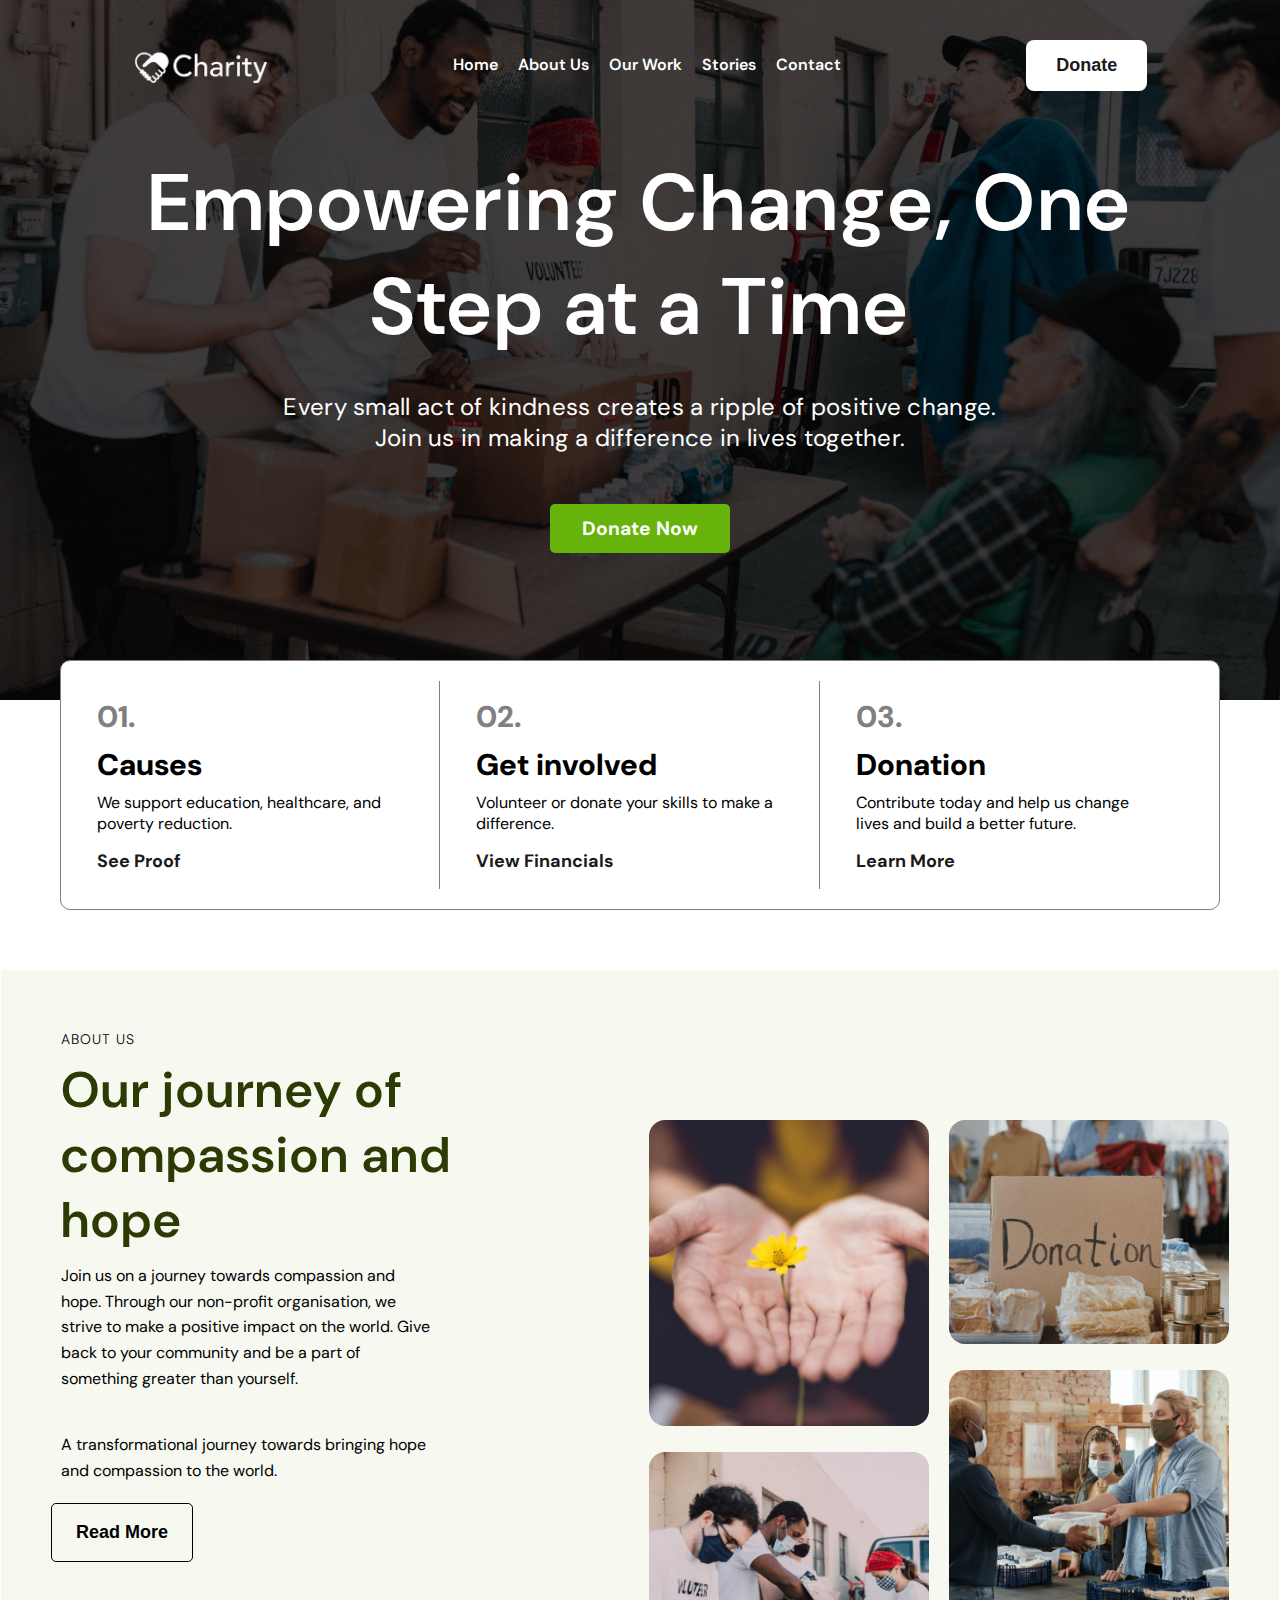
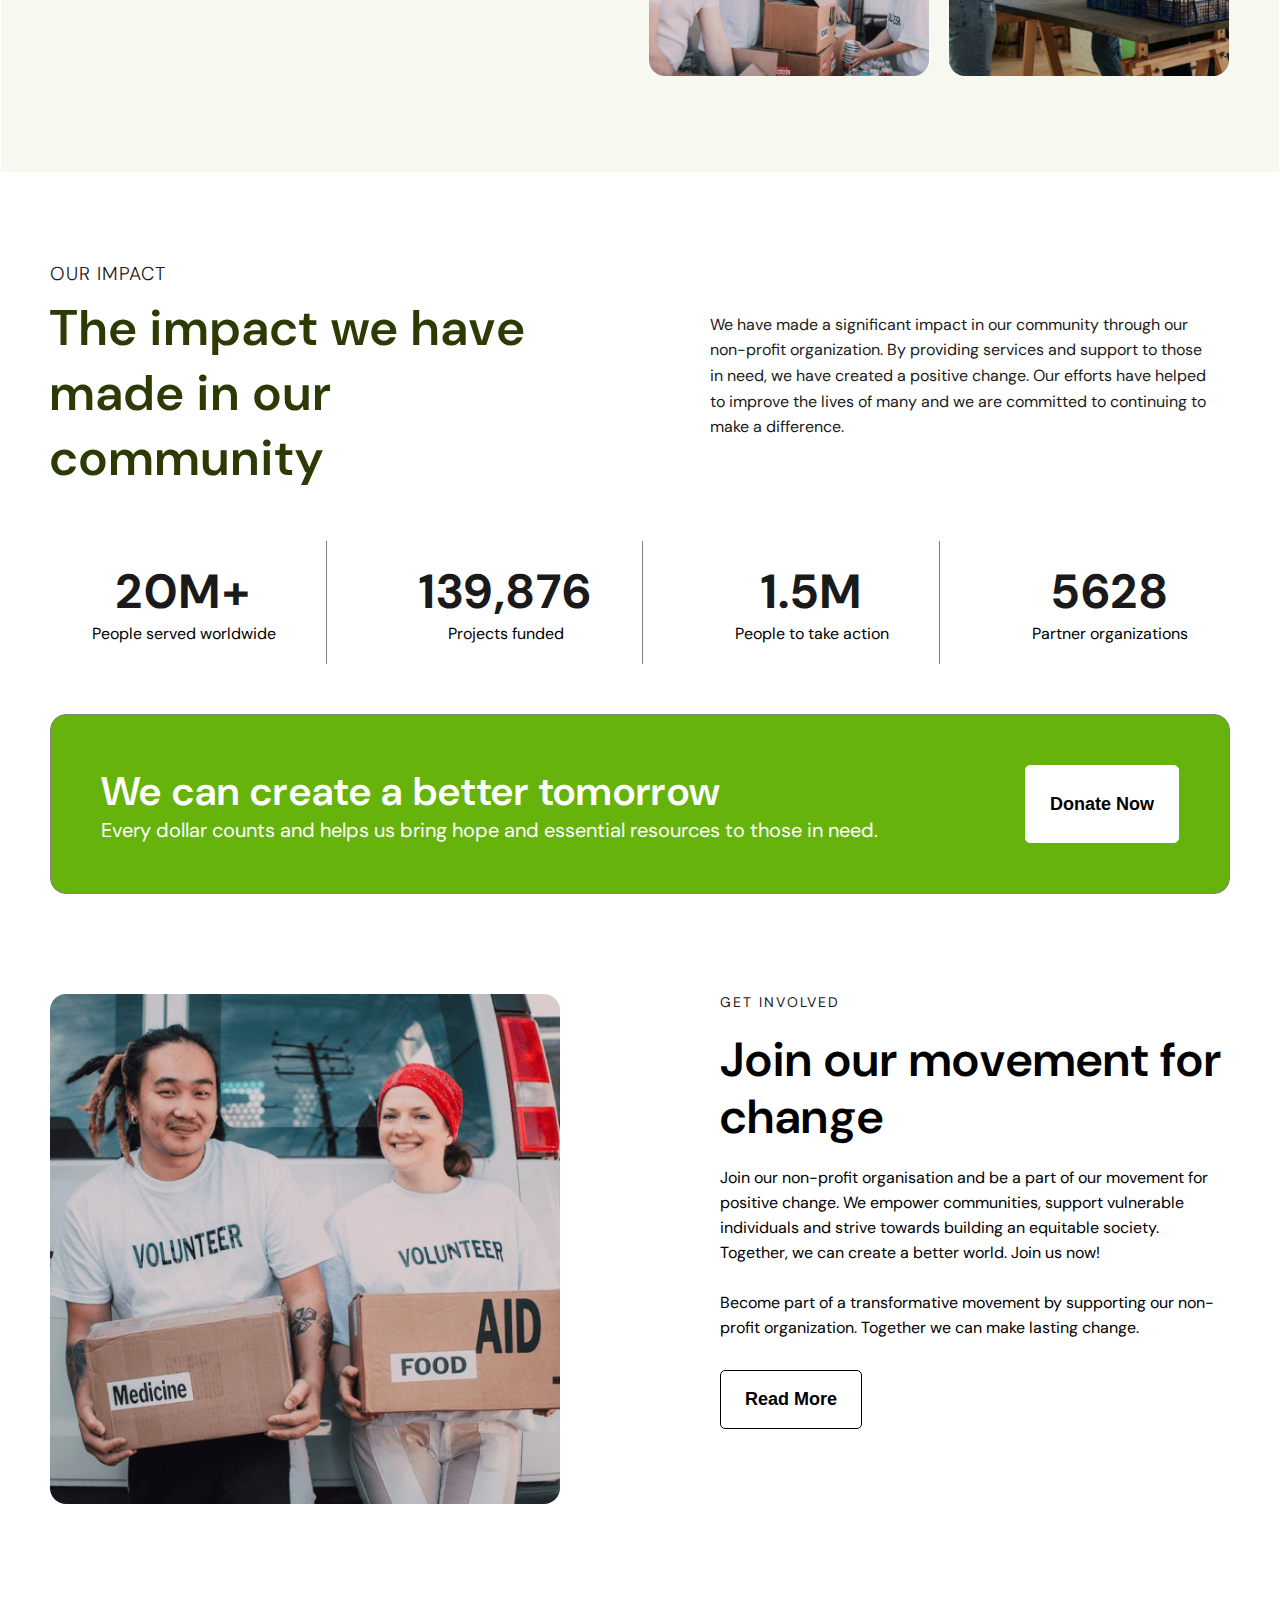
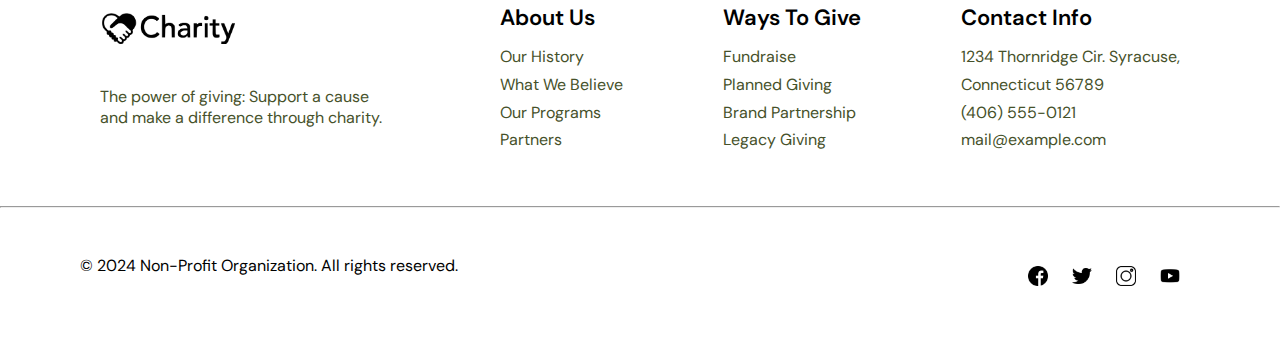
==== index.html @ 6f776056 "first message" ====
<!DOCTYPE html>
<html lang="en">
  <head>
    <meta charset="UTF-8" />
    <meta name="viewport" content="width=device-width, initial-scale=1.0" />
    <link rel="preconnect" href="https://fonts.googleapis.com" />
    <link rel="preconnect" href="https://fonts.gstatic.com" crossorigin />
    <link
      href="https://fonts.googleapis.com/css2?family=DM+Sans:ital,opsz,wght@0,9..40,100..1000;1,9..40,100..1000&display=swap"
      rel="stylesheet"
    />

    <link rel="stylesheet" href="./index.css" />
    <title>Charity</title>
  </head>
  <body>
    <header class="header">
      <div class="navBar">
        <div class="logo">
          <img src="./assets/logo.png" alt="Logo" height="40px" />
        </div>
        <nav class="navList">
          <ul class="nav-list">
            <li><a href="#home">Home</a></li>
            <li><a href="./pages/about.html">About Us</a></li>
            <li><a href="./pages/ourWork.html">Our Work</a></li>
            <li><a href="./pages/stories.html">Stories</a></li>
            <li><a href="./pages/contact.html">Contact</a></li>
          </ul>
        </nav>
        <button class="donate-btn"><a href="#donate">Donate</a></button>
        <div class="menu-icon" onclick="toggleMenu()">☰</div>
      </div>

      <section class="hero">
        <div class="hero-content">
          <h1>Empowering Change, One <br />Step at a Time</h1>
          <p>
            Every small act of kindness creates a ripple of positive change.<br />
            Join us in making a difference in lives together.
          </p>
          <a href="#donate" class="cta-button">Donate Now</a>
        </div>
      </section>
    </header>
    <div class="cards-wrapper">
      <div class="cards">
        <div class="card-01">
          <h5 class="numbers">01.</h5>
          <h5 class="headings">Causes</h5>
          <p>We support education, healthcare, and poverty reduction.</p>
          <a href="#home">See Proof</a>
        </div>
        <div class="card-02">
          <h5 class="numbers">02.</h5>
          <h5 class="headings">Get involved</h5>
          <p>Volunteer or donate your skills to make a difference.</p>
          <a href="#home">View Financials</a>
        </div>
        <div class="card-03">
          <h5 class="numbers">03.</h5>
          <h5 class="headings">Donation</h5>
          <p>
            Contribute today and help us change lives and build a better future.
          </p>
          <a href="#home">Learn More</a>
        </div>
      </div>
    </div>
    <div>
      <div class="aboutWrapper">
        <div class="about-text">
          <h3>ABOUT US</h3>
          <h2>Our journey of compassion and hope</h2>
          <p>
            Join us on a journey towards compassion and hope. Through our
            non-profit organisation, we strive to make a positive impact on the
            world. Give back to your community and be a part of something
            greater than yourself.
          </p>
          <br />
          <p>
            A transformational journey towards bringing hope and compassion to
            the world.
          </p>
          <button class="readMoreBtn">Read More</button>
        </div>
        <div class="about">
          <div class="aboutImages-01">
            <div>
              <img src="./assets/01.jpg" alt="" />
            </div>
            <div>
              <img src="./assets/02.jpg" alt="" />
            </div>
          </div>
          <div class="aboutImages-02">
            <div>
              <img src="./assets/03.jpg" alt="" />
            </div>
            <div>
              <img src="./assets/04.jpg" alt="" />
            </div>
          </div>
        </div>
      </div>
    </div>
    <div class="impact">
      <div class="impactText">
        <h3>OUR IMPACT</h3>
        <h2>The impact we have made in our community</h2>
      </div>

      <p>
        We have made a significant impact in our community through our
        non-profit organization. By providing services and support to those in
        need, we have created a positive change. Our efforts have helped to
        improve the lives of many and we are committed to continuing to make a
        difference.
      </p>
    </div>

    <div class="counter">
      <div class="count-01">
        <!-- <h5 class="counter_01">20M+</h5> -->
        <h5 class="counter_01">20M+</h5>
        <p>People served worldwide</p>
      </div>
      <div class="count-02">
        <!-- <h5 class="counter_02">139,876</h5> -->
        <h5 class="counter_02">139,876</h5>
        <p>Projects funded</p>
      </div>
      <div class="count-03">
        <!-- <h5 class="counter_03">1.5M</h5> -->
        <h5 class="counter_03">1.5M</h5>
        <p>People to take action</p>
      </div>
      <div class="count-04">
        <!-- <h5 class="counter_04">5628</h5> -->
        <h5 class="counter_04">5628</h5>
        <p>Partner organizations</p>
      </div>
    </div>
    <div class="donate-card">
      <div>
        <h3 class="">We can create a better tomorrow</h3>
        <p>
          Every dollar counts and helps us bring hope and essential resources
          to those in need.
        </p>
      </div>
      <button class="cta button">Donate Now</button>
    </div>
    <div class="getInvolveWrapper">
      <div class="getInvolve">
        <img src="./assets/home-05.jpg" href="" />
        <div>
          <p class="img-title">Get Involved</p>
          <h2>Join our movement for change</h2>
          <p class="img-description">
            Join our non-profit organisation and be a part of our movement for
            positive change. We empower communities, support vulnerable
            individuals and strive towards building an equitable society.
            Together, we can create a better world. Join us now! <br /><br />
            Become part of a transformative movement by supporting our
            non-profit organization. Together we can make lasting change.
          </p>
          <button class="readMoreBtn">Read More</button>
        </div>
      </div>
    </div>

    <footer class="footer-wrapper">
      <div class="footer">
        <div>
          <ul>
            <li>
              <img src="../assets/logo_black.png" alt="logo" />
            </li>
            <li>
              <p>
                The power of giving: Support a cause and make a difference
                through charity.
              </p>
            </li>
          </ul>
        </div>
        <div>
          <ul>
            <h6>About Us</h6>
            <li>
              <a href="#">Our History</a>
            </li>
            <li>
              <a href="#">What We Believe</a>
            </li>
            <li>
              <a href="#">Our Programs</a>
            </li>
            <li>
              <a href="#">Partners</a>
            </li>
          </ul>
        </div>
        <div>
          <ul>
            <h6>Ways To Give</h6>
            <li>
              <a href="#">Fundraise</a>
            </li>
            <li>
              <a href="#">Planned Giving</a>
            </li>
            <li>
              <a href="#">Brand Partnership</a>
            </li>
            <li>
              <a href="#">Legacy Giving</a>
            </li>
          </ul>
        </div>
        <div>
          <ul>
            <h6>Contact Info</h6>
            <li>
              <a href="#">1234 Thornridge Cir. Syracuse,</a>
            </li>
            <li>
              <a href="#">Connecticut 56789</a>
            </li>
            <li>
              <a href="#">(406) 555-0121</a>
            </li>
            <li>
              <a href="#">mail@example.com</a>
            </li>
          </ul>
        </div>
      </div>
      <hr style="color: gray" />
      <div class="copyrights-part">
        <div>© 2024 Non-Profit Organization. All rights reserved.</div>
        <div class="social-links">
          <img src="../assets/facebook.png" alt="fb-icon" />
          <img src="../assets/twitter.png" alt="twitter-icon" />
          <img src="../assets/instagram.png" alt="insta-icon" />
          <img src="../assets/youtube.png" alt="youtube-icon" />
        </div>
      </div>
    </footer>

    
    <script src="./index.js"></script>
  </body>
</html>
---- index.css ----
/* General Reset */
* {
  margin: 0;
  padding: 0;
  box-sizing: border-box;
}

body {
  font-family: "DM Sans", "sans";
  line-height: 1.3;
}
/* Header Styling */
.header {
  background-image: linear-gradient(rgba(0, 0, 0, 0.7), rgba(0, 0, 0, 0.7)),
    url("./assets/home-bg.jpg");
  background-size: cover;
  background-position: center center;
  color: white;
  text-align: center;
  height: 700px;
  align-items: center;
  color: white;
  /* position: fixed; */
  width: 100%;
  z-index: 1000;
}

.logo img {
  height: 40px;
}

.navBar {
  display: flex;
  justify-content: space-around;
  align-items: center;
  padding: 40px;
}

.nav-list {
  display: flex;
  justify-content: space-around;
  list-style: none;
  gap: 20px;
}

.nav-list li a {
  color: white;
  text-decoration: none;
  font-weight: 600;
}

.donate-btn {
  padding: 15px 30px;
  background-color: #ffffff;
  border: none;
  border-radius: 8px;
  cursor: pointer;
}

.donate-btn a {
  text-decoration: none;
  color: #1b1a1a;
  font-size: 18px;
  font-weight: 700;
  transition: background-color 0.3s;
}
.donate-btn:hover {
  transition: background-color 0.3s;
  background-color: #66b40b;
}
.menu-icon {
  display: none;
  font-size: 24px;
  color: white;
  cursor: pointer;
}

/* Hero Section */
.hero {
  display: flex;
  flex-direction: column;
  justify-content: center;
  padding: 20px;
}

.hero-content h1 {
  font-size: 80px;
  font-weight: 600;
  margin-bottom: 2rem;
  letter-spacing: 3px;
}

.hero-content p {
  font-size: 24px;
  font-weight: 400;
  margin-bottom: 4rem;
  letter-spacing: 0.3px;
}

.cta-button {
  background-color: #66b40b;
  color: white;
  padding: 0.75rem 2rem;
  text-decoration: none;
  font-size: 1.2rem;
  font-weight: bold;
  border-radius: 5px;
  margin-top: 5px;
}

.cta-button:hover {
  background-color: #5b9f0c;
  color: white;
}

.cards {
  display: flex;
  /* text-align: center; */
  justify-content: flex-start;
  background-color: #ffffff;
  margin: -40px 60px;
  padding: 10px;
  border: 1px solid gray;
  border-radius: 10px;
}
.cards p {
  width: 300px;
}
.card-01,
.card-02,
.card-03 {
  width: 500px;
  margin: 10px;
  padding: 1em 1em;
}
.card-01,
.card-02 {
  border-right: 1px solid gray;
}
.numbers {
  font-weight: 800;
  font-size: 30px;
  color: gray;
  margin-bottom: 9px;
}
.headings {
  font-weight: 800;
  font-size: 30px;
  color: black;
  margin-bottom: 9px;
}
.card-01 a {
  text-decoration: none;
  color: #1b1a1a;
  font-size: 18px;
  font-weight: 700;
  margin-top: 9px;
}
.card-01 a::after {
  /* content: url("./assets/right.png"); */
  width: 10px;
  height: 8px;
}
.card-02 a {
  text-decoration: none;
  color: #1b1a1a;
  font-size: 18px;
  font-weight: 700;
  margin-top: 9px;
}
.card-02 a::after {
  content: url();
}
.card-03 a {
  text-decoration: none;
  color: #1b1a1a;
  font-size: 18px;
  font-weight: 700;
  margin-top: 9px;
}
.card-01 p {
  margin-top: 8px;
  margin-bottom: 8px;
  font-size: 16px;
  font-weight: 400;
  margin-bottom: 15px;
}
.card-02 p {
  margin-top: 8px;
  margin-bottom: 8px;
  font-size: 16px;
  font-weight: 400;
  margin-bottom: 15px;
}
.card-03 p {
  margin-top: 8px;
  margin-bottom: 8px;
  font-size: 16px;
  font-weight: 400;
  margin-bottom: 15px;
}
.aboutWrapper {
  display: flex;
  flex-direction: row;
  justify-content: space-between;
  padding: 50px;
  background-color: #f7f9f1;
  margin: 100px 1px 0px 1px;
}
.about {
  display: flex;
  flex-direction: row;
  gap: 20px;
  /* background-color: #f7f9f1; */
  margin-top: 100px;
  margin-bottom: 40px;
}
.about img {
  border-radius: 16px;
  width: 280px;
}
.aboutImages-01 {
  display: flex;
  flex-direction: column;
  gap: 20px;
  border-radius: 16px;
}
.aboutImages-02 {
  display: flex;
  flex-direction: column;
  gap: 20px;
  border-radius: 16px;
}
.aboutImages img {
  width: 280px;
  height: auto;
  border-radius: 12px;
  box-shadow: 0 4px 6px rgba(0, 0, 0, 0.1);
  object-fit: cover;
}
.about {
  margin-bottom: 40px;
}
.about-wrap {
  /* margin-left: auto; */
  padding: 40px;
  display: flex;
  justify-content: space-between;
}
.about-text h3 {
  margin: 10px;
  font-size: 14px !important;
  letter-spacing: 1px;
  font-weight: 300;
}
.about-text h2 {
  margin: 10px;
  font-size: 50px;
  color: #2c3a04;
  font-weight: 600;
  width: 450px;
  letter-spacing: 2px;
  /* line-height: 2px; */
}
.about-text p {
  /* margin: 10px;
  width: 450px; */

  margin: 10px;
  font-size: 16px;
  line-height: 1.6;
  width: 370px;
  letter-spacing: 0px;
}

.readMoreBtn {
  background-color: transparent;
  color: black;
  outline: none;
  border: 1px solid black;
  cursor: pointer;
  padding: 18px 24px;
  text-decoration: none;
  font-size: 18px;
  font-weight: 700;
  border-radius: 5px;
  margin-top: 10px;
}
.readMoreBtn:hover {
  background-color: black;
  color: white;
}
.impact {
  background-color: white;
  color: #1b1a1a;
  margin-top: 40px;
}

.impact {
  display: flex;
  padding: 40px 70px 40px 40px;
  justify-content: space-between;
}

.impact h3 {
  margin: 10px;
  font-style: 14px !important;
  letter-spacing: 1px;
  font-weight: 300;
}
.impact h2 {
  margin: 10px;
  font-size: 50px;
  color: #2c3a04;
  font-weight: 600;
  width: 500px;
  letter-spacing: 2px;
  /* line-height: 2px; */
}
.impact p {
  font-size: 16px;
  line-height: 1.6;
  width: 500px;
  letter-spacing: 0px;
  padding: 60px 0px 0px 0px;
}
.counter {
  display: flex;
  justify-content: space-evenly;
  background-color: white;
}
.counter h5 {
  font-size: 48px;
  font-weight: 700;
  color: #1b1a1a;
  letter-spacing: 2px;
}
.count-01,
.count-02,
.count-03 {
  border-right: 1px solid gray;
}
.count-01,
.count-02,
.count-03,
.count-04 {
  /* justify-content: center; */
  text-align: center;
  padding: 20px 50px 20px 50px;
}
.donate-card {
  display: flex;
  justify-content: space-between;
  margin: 50px;
  background-color: #66b40b;
  color: white;
  padding: 50px;
  border: 1px solid gray;
  border-radius: 16px;
}
.donate-card h3 {
  font-size: 40px;
  font-weight: 600;
  letter-spacing: 1.3px;
  line-height: 52px;
}
.donate-card p {
  font-size: 20px;
}
.donate-card button {
  background-color: white;
  color: black;
  outline: none;
  border: 1px solid white;
  cursor: pointer;
  padding: 0px 24px;
  text-decoration: none;
  font-size: 18px;
  font-weight: 700;
  border-radius: 5px;
}
.donate-card button:hover {
  background-color: #1b1a1a;
  color: white;
  outline: none;
  border: 1px solid #1b1a1a;
}
.getInvolve {
  display: flex;
  justify-content: space-between;
  padding: 50px;
  margin-bottom: 50px;
}
.getInvolve img {
  border-radius: 16px;
  width: 510px;
}
.getInvolve .img-title {
  color: #1b1a1a;
  font-size: 14px;
  text-transform: uppercase;
  line-height: 1.2em;
  letter-spacing: 2px;
}
.getInvolve h2 {
  font-size: 48px;
  font-weight: 600;
  line-height: 57px;
  letter-spacing: 1px;
  width: 510px;
  margin-bottom: 20px;
  margin-top: 20px;
}
.getInvolve .img-description {
  font-size: 16px;
  font-weight: 400;
  width: 510px;
  line-height: 25px;
  margin-bottom: 20px;
}
/* FOOTER */
.footer {
  display: flex;
  justify-content: space-evenly;
  margin-bottom: 3em;
  margin-top: 40px;
}
.footer img {
  height: 40px;
}
.footer h6 {
  font-size: 22px;
  font-weight: 600;
  margin-bottom: 14px;
}
.footer p {
  width: 300px;
  color: #46512a;
  margin-top: 30px;
}
.footer li {
  text-decoration: none;
  list-style: none;
  padding-bottom: 7px;
}
.footer li a {
  text-decoration: none;
  color: #46512a;
  cursor: pointer;
}
.copyrights-part {
  display: flex;
  justify-content: space-between;
  margin: 3em 5em 3em 5em;
}
.social-links img {
  width: 20px;
  height: 20px;
  margin-top: 10px;
  margin-right: 20px;
  /* display: flex;
  flex-direction: column; */
  /* gap: 24px; */
}






/* Responsive Design */

@media (max-width: 1200px) {
  .cards {
    display: flex;
    flex-direction: column;
  }
  .cards p {
    width: 100%;
  }
  .card-01,
  .card-02 {
    border-bottom: 1px solid gray;
    border-right: none;
    margin: auto;
    text-align: center;
  }
  .card-03 {
    margin: auto;
    text-align: center;
  }
  .aboutWrapper {
    display: flex;
    flex-direction: column;
  }
  .about {
    display: flex;
    flex-direction: column;
  }
  .aboutImages-01 {
    display: flex;
    flex-direction: column;
    gap: 20px;
    border-radius: 16px;
  }
  .aboutImages-02 {
    display: flex;
    flex-direction: column;
    gap: 20px;
    border-radius: 16px;
  }
  .aboutWrapper {
    display: flex;
    flex-direction: column;
  }
  .about {
    display: flex;
    flex-direction: column;
  }
  .aboutImages-01 {
    display: flex;
    flex-direction: column;
    gap: 20px;
    border-radius: 16px;
    margin: 0 auto;
  }
  .aboutImages-02 {
    display: flex;
    flex-direction: column;
    gap: 20px;
    border-radius: 16px;
    margin: 0 auto;
  }
  .about-text h3 {
    margin: 0 auto;
    font-size: 14px !important;
    letter-spacing: 1px;
    font-weight: 300;
    text-align: center;
    padding-top: 10px;
  }
  .about-text h2 {
    margin: 0 auto;
    font-size: 30px;
    color: #2c3a04;
    font-weight: 600;
    width: fit-content;
    text-align: center;
    padding-top: 10px;
  }
  .about-text p {
    margin: 0 auto;
    font-size: 16px;
    line-height: 1.6;
    padding-top: 10px;
    width: fit-content;
    letter-spacing: 0px;
    text-align: center;
  }
  .readMoreBtn {
    /* text-align: center; */
    margin: 20px auto;
    display: block;
  }
  .readMoreBtn:hover {
    background-color: black;
    color: white;
  }
  .impact {
    display: flex;
    flex-direction: column;
  }
  .impact h3 {
    margin: 10px auto;
    font-size: 10px !important;
    letter-spacing: 1px;
    font-weight: 300;
    text-align: center;
  }
  .impact h2 {
    margin: 10px auto;
    font-size: 30px;
    color: #2c3a04;
    font-weight: 600;
    width: fit-content;
    letter-spacing: 2px;
    text-align: center;
  }
  .impact p {
    font-size: 16px;
    line-height: 1.6;
    width: fit-content;
    letter-spacing: 0px;
    margin: 0 auto;
    text-align: center;
  }
  .counter {
    display: flex;
    background-color: white;
    flex-wrap: wrap;
  }
  .getInvolve {
    display: flex;
    flex-direction: column;
    padding: 50px;
    margin-bottom: 50px;
  }
  .getInvolve img {
    border-radius: 16px;
    width: auto;
  }
  .getInvolve .img-title {
    color: #1b1a1a;
    font-size: 14px;
    text-transform: uppercase;
    line-height: 1.2em;
    letter-spacing: 2px;
    /* margin: 0 auto; */
    margin-top: 20px;
    text-align: center;
  }
  .getInvolve h2 {
    font-size: 48px;
    font-weight: 600;
    line-height: 57px;
    letter-spacing: 1px;
    width: fit-content;
    text-align: center;
    margin: 20px auto;
    /* margin-bottom: 20px;
    margin-top: 20px; */
  }
  .getInvolve .img-description {
    font-size: 16px;
    font-weight: 400;
    width: fit-content;
    text-align: center;
    line-height: 25px;
  }
  .footer {
    justify-content: space-around; /* Adjust spacing for medium screens */
  }
  .footer p {
    width: 250px; /* Adjust paragraph width */
  }
  .copyrights-part {
    margin: 2em 3em; /* Reduce margins */
  }
}
@media (max-width: 768px) {
  .navList {
    display: none;
    flex-direction: column;
    background-color: #333;
    position: absolute;
    top: 60px;
    right: 0;
    width: 100%;
    text-align: center;
    padding: 20px 0;
  }

  .navList.active {
    display: flex;
  }

  .menu-icon {
    display: block;
  }

  .nav-list {
    flex-direction: column;
    gap: 15px;
  }

  .donate-btn {
    margin: 10px auto 0;
  }
  .hero-content h1 {
    font-size: 50px;
    font-weight: 600;
    margin-bottom: 2rem;
    letter-spacing: 1px;
  }

  .hero-content p {
    font-size: 20px;
    font-weight: 400;
    margin-bottom: 4rem;
    /* letter-spacing: 0.3px; */
  }

  .cta-button {
    background-color: #66b40b;
    color: white;
    padding: 0.75rem 2rem;
    text-decoration: none;
    font-size: 1.2rem;
    font-weight: bold;
    border-radius: 5px;
    margin-top: 5px;
  }

  .cta-button:hover {
    background-color: #5b9f0c;
    color: white;
  }

  .cards {
    flex-direction: column;
  }
  .cards p {
    width: 300px;
  }
  .card-01,
  .card-02 {
    border-bottom: 1px solid gray;
    border-right: none;
    margin: auto;
    margin: auto;
    width: auto;
    text-align: center;
  }
  .card-03 {
    margin: auto;
    margin: auto;
    width: auto;
    text-align: center;
  }
  .aboutWrapper {
    display: flex;
    flex-direction: column;
  }
  .aboutWrapper {
    display: flex;
    flex-direction: column;
  }
  .about {
    display: flex;
    flex-direction: column;
  }
  .aboutImages-01 {
    display: flex;
    flex-direction: column;
    gap: 20px;
    border-radius: 16px;
  }
  .aboutImages-02 {
    display: flex;
    flex-direction: column;
    gap: 20px;
    border-radius: 16px;
  }
  .aboutWrapper {
    display: flex;
    flex-direction: column;
  }
  .about {
    display: flex;
    flex-direction: column;
  }
  /* .about img{
    width: fit-content;
  } */
  .aboutImages-01 {
    display: flex;
    flex-direction: column;
    flex-wrap: wrap;
    gap: 20px;
    border-radius: 16px;
  }
  .aboutImages-02 {
    display: flex;
    flex-direction: column;
    gap: 20px;
    border-radius: 16px;
  }
  .about-text h3 {
    margin: 10px;
    font-size: 14px !important;
    letter-spacing: 1px;
    font-weight: 300;
    text-align: center;
  }
  .about-text h2 {
    margin: 10px;
    font-size: 30px;
    color: #2c3a04;
    font-weight: 600;
    width: fit-content;
    text-align: center;
  }
  .about-text p {
    margin: 10px;
    font-size: 16px;
    line-height: 1.6;
    width: fit-content;
    letter-spacing: 0px;
    text-align: center;
  }
  .readMoreBtn {
    /* text-align: center; */
    margin: 0 auto;
    display: block;
  }
  .readMoreBtn:hover {
    background-color: black;
    color: white;
  }
  .impact {
    display: flex;
    flex-direction: column;
  }
  .impact h3 {
    margin: 10px;
    font-size: 10px !important;
    letter-spacing: 1px;
    font-weight: 300;
    text-align: center;
  }
  .impact h2 {
    margin: 10px;
    font-size: 30px;
    color: #2c3a04;
    font-weight: 600;
    width: fit-content;
    letter-spacing: 2px;
    text-align: center;
  }
  .impact p {
    font-size: 12px;
    line-height: 1.6;
    width: fit-content;
    letter-spacing: 0px;
    text-align: center;
  }
  .counter {
    display: flex;
    flex-direction: column;
    background-color: white;
  }
  .count-01,
  .count-02,
  .count-03 {
    border-bottom: 1px solid gray;
  }
  .donate-card {
    display: flex;
    flex-direction: column;
  }
  .donate-card {
    display: flex;
    flex-direction: column;
  }
  .donate-card h3 {
    text-align: center;
    margin-bottom: 20px;
  }
  .donate-card button {
    background-color: white;
    color: black;
    outline: none;
    border: 1px solid white;
    cursor: pointer;
    padding: 20px 24px;
    text-decoration: none;
    font-size: 18px;
    font-weight: 700;
    border-radius: 5px;
    margin-top: 20px;
  }
  .getInvolve {
    display: flex;
    flex-direction: column;
    padding: 50px;
    margin-bottom: 50px;
  }
  .getInvolve img {
    border-radius: 16px;
    width: auto;
  }
  .getInvolve .img-title {
    color: #1b1a1a;
    font-size: 14px;
    text-transform: uppercase;
    line-height: 1.2em;
    letter-spacing: 2px;
    /* margin: 0 auto; */
    text-align: center;
  }
  .getInvolve h2 {
    font-size: 48px;
    font-weight: 600;
    line-height: 57px;
    letter-spacing: 1px;
    width: fit-content;
    text-align: center;
    margin-bottom: 20px;
    margin-top: 20px;
  }
  .getInvolve .img-description {
    font-size: 16px;
    font-weight: 400;
    width: fit-content;
    text-align: center;
    line-height: 25px;
  }
  .footer {
    flex-direction: column; /* Stack content vertically */
    align-items: center;
    text-align: center; /* Center-align text */
  }
  .footer p {
    width: 100%; /* Allow paragraph to occupy full width */
  }
  .copyrights-part {
    flex-direction: column; /* Stack content vertically */
    text-align: center;
    margin: 2em 1em; /* Reduce margins */
  }
  .copyrights-part .social-links {
    justify-content: center; /* Center the social links */
  }
}

@media (max-width: 500px) {
  .hero-content h1 {
    font-size: 1.8rem;
  }

  .hero-content p {
    font-size: 1rem;
  }

  .cta-button {
    padding: 5px 10px;
  }
  .cards {
    flex-direction: column;
  }
  .cards p {
    width: 100px;
  }
  .cards p {
    width: 150px;
    margin: auto;
  }
  .card-01,
  .card-02 {
    border-bottom: 1px solid gray;
    border-right: none;
    margin: auto;
    width: auto;
    text-align: center;
  }
  .card-03 {
    margin: auto;
    width: auto;
    text-align: center;
  }
  .aboutWrapper {
    display: flex;
    flex-direction: column;
  }
  .about {
    display: flex;
    flex-direction: column;
  }
  .aboutImages-01 {
    display: flex;
    flex-direction: column;
    gap: 20px;
    border-radius: 16px;
  }
  .aboutImages-02 {
    display: flex;
    flex-direction: column;
    gap: 20px;
    border-radius: 16px;
  }
  .about-text h3 {
    margin: 10px;
    font-size: 14px !important;
    letter-spacing: 1px;
    font-weight: 300;
    text-align: center;
  }
  .about-text h2 {
    margin: 10px;
    font-size: 30px;
    color: #2c3a04;
    font-weight: 600;
    width: fit-content;
    text-align: center;
  }
  .about-text p {
    margin: 10px;
    font-size: 16px;
    line-height: 1.6;
    width: fit-content;
    letter-spacing: 0px;
    text-align: center;
  }
  .readMoreBtn {
    /* text-align: center; */
    margin: 0 auto;
    display: block;
  }
  .readMoreBtn:hover {
    background-color: black;
    color: white;
  }
  .impact {
    display: flex;
    flex-direction: column;
  }
  .impact h3 {
    margin: 10px;
    font-size: 10px !important;
    letter-spacing: 1px;
    font-weight: 300;
    text-align: center;
  }
  .impact h2 {
    margin: 10px;
    font-size: 30px;
    color: #2c3a04;
    font-weight: 600;
    width: fit-content;
    letter-spacing: 2px;
    text-align: center;
  }
  .impact p {
    font-size: 12px;
    line-height: 1.6;
    width: fit-content;
    letter-spacing: 0px;
    text-align: center;
  }
  .counter {
    display: flex;
    flex-direction: column;
    background-color: white;
  }
  .donate-card {
    display: flex;
    flex-direction: column;
  }
  .donate-card h3 {
    text-align: center;
    margin-bottom: 20px;
  }
  .donate-card button {
    background-color: white;
    color: black;
    outline: none;
    border: 1px solid white;
    cursor: pointer;
    padding: 20px 24px;
    text-decoration: none;
    font-size: 18px;
    font-weight: 700;
    border-radius: 5px;
    margin-top: 20px;
  }
  .getInvolve {
    display: flex;
    flex-direction: column;
    padding: 50px;
    margin-bottom: 50px;
    gap: 5em;
    padding: 50px;
  }
  .getInvolve {
    display: flex;
    justify-content: space-between;

    /* margin-bottom: 50px; */
    /* border-bottom: 1px solid gray; */
  }
  .getInvolve img {
    border-radius: 16px;
    width: auto;
  }
  .getInvolve .img-title {
    color: #1b1a1a;
    font-size: 14px;
    text-transform: uppercase;
    line-height: 1.2em;
    letter-spacing: 2px;
    /* margin: 0 auto; */
    text-align: center;
  }
  .getInvolve h2 {
    font-size: 48px;
    font-weight: 600;
    line-height: 57px;
    letter-spacing: 1px;
    width: fit-content;
    text-align: center;
    margin-bottom: 20px;
    margin-top: 20px;
  }
  .getInvolve .img-description {
    font-size: 16px;
    font-weight: 400;
    width: fit-content;
    text-align: center;
    line-height: 25px;
  }
  .footer {
    margin-top: 20px;
    margin-bottom: 2em;
  }
  .footer h6 {
    font-size: 18px; /* Reduce heading size */
  }
  .footer p {
    font-size: 14px; /* Reduce paragraph font size */
  }
  .copyrights-part {
    margin: 1em; /* Further reduce margins */
  }
  .copyrights-part div {
    font-size: 14px; /* Reduce font size */
  }
  .social-links img {
    height: 30px; /* Reduce icon size */
  }
}
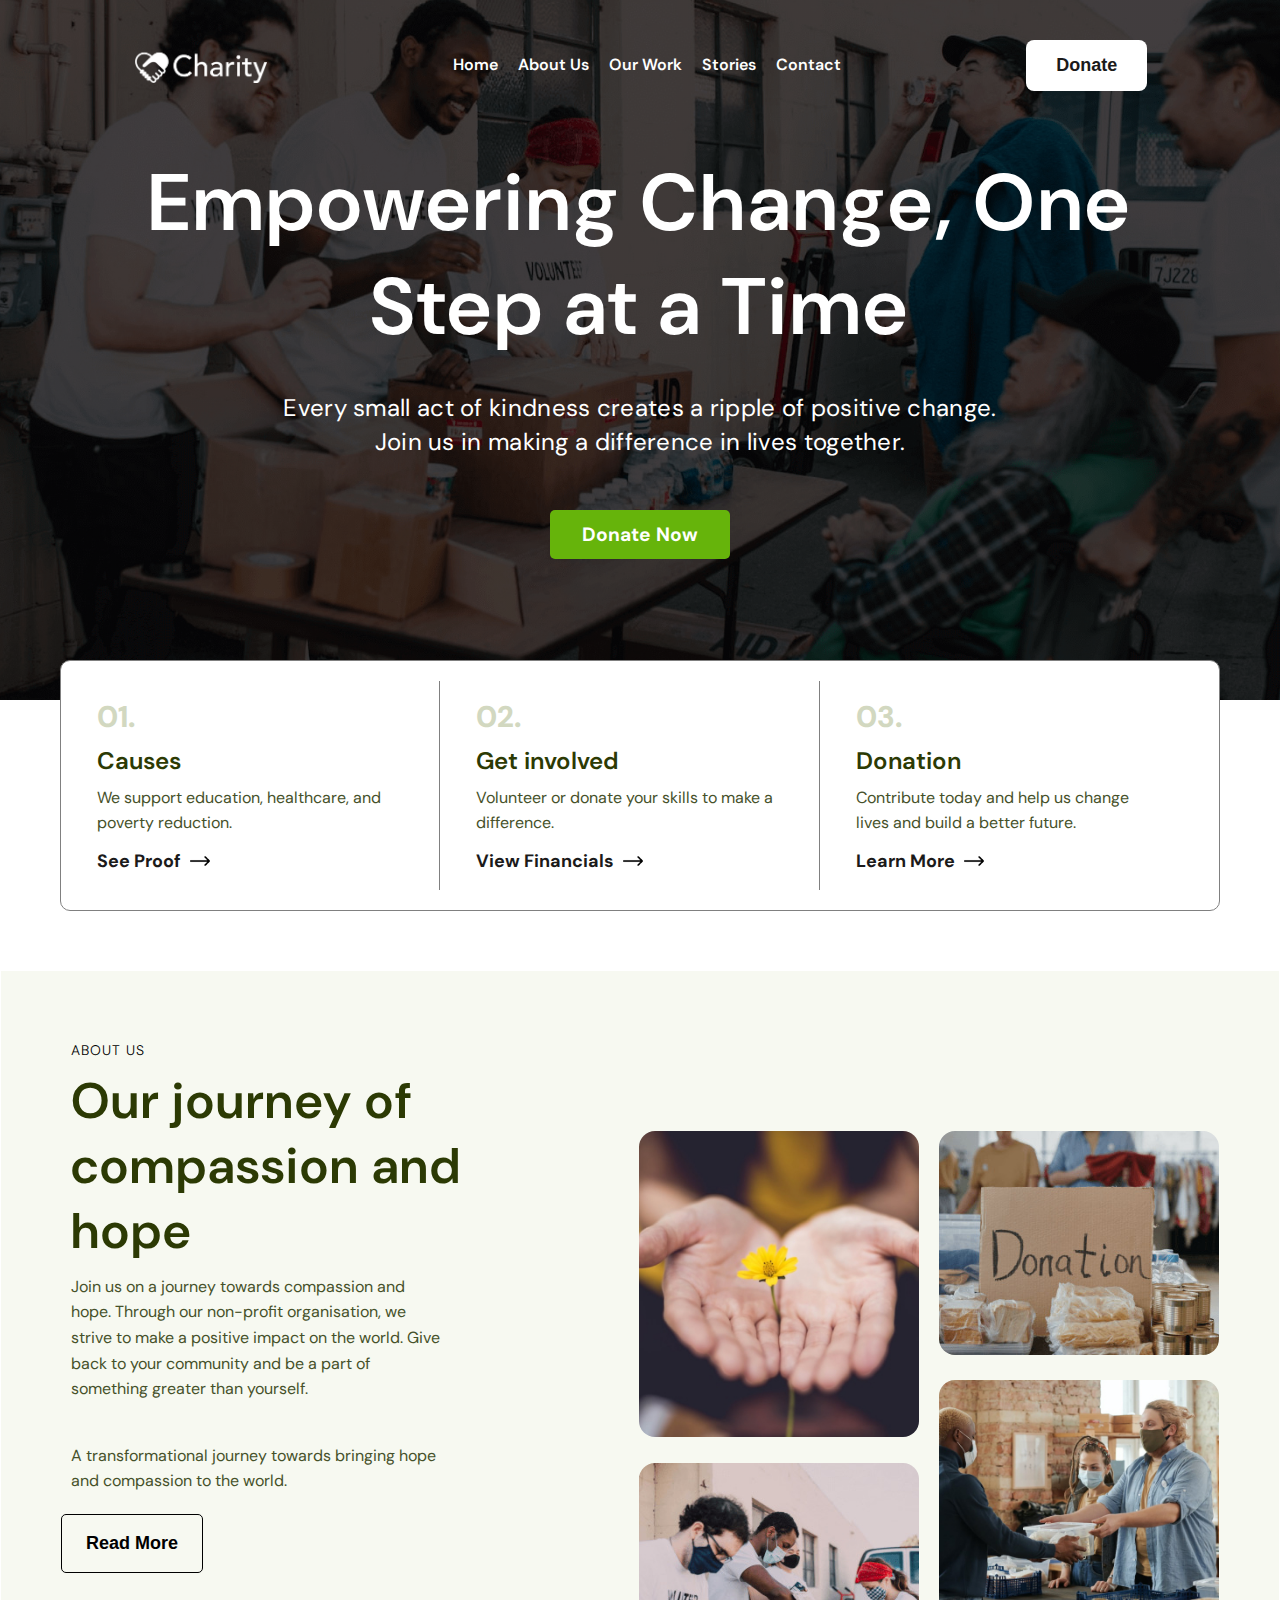
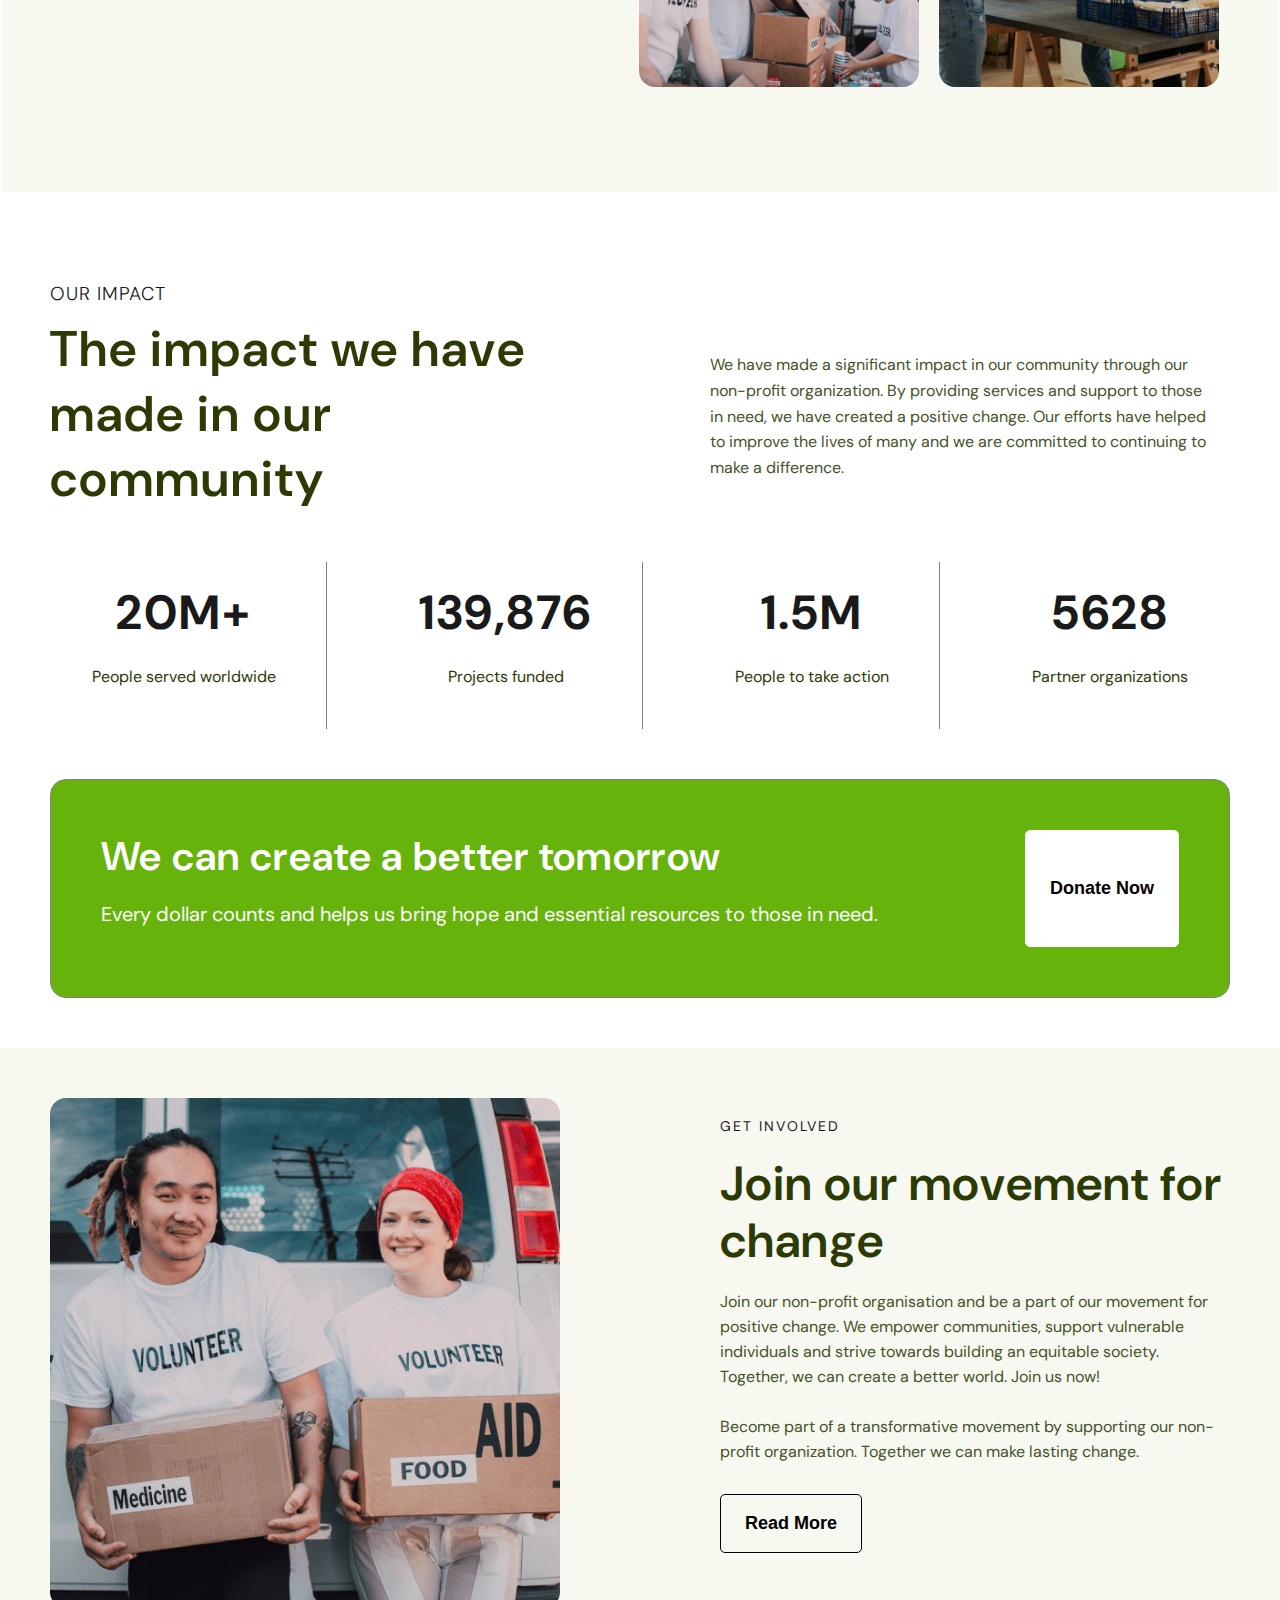
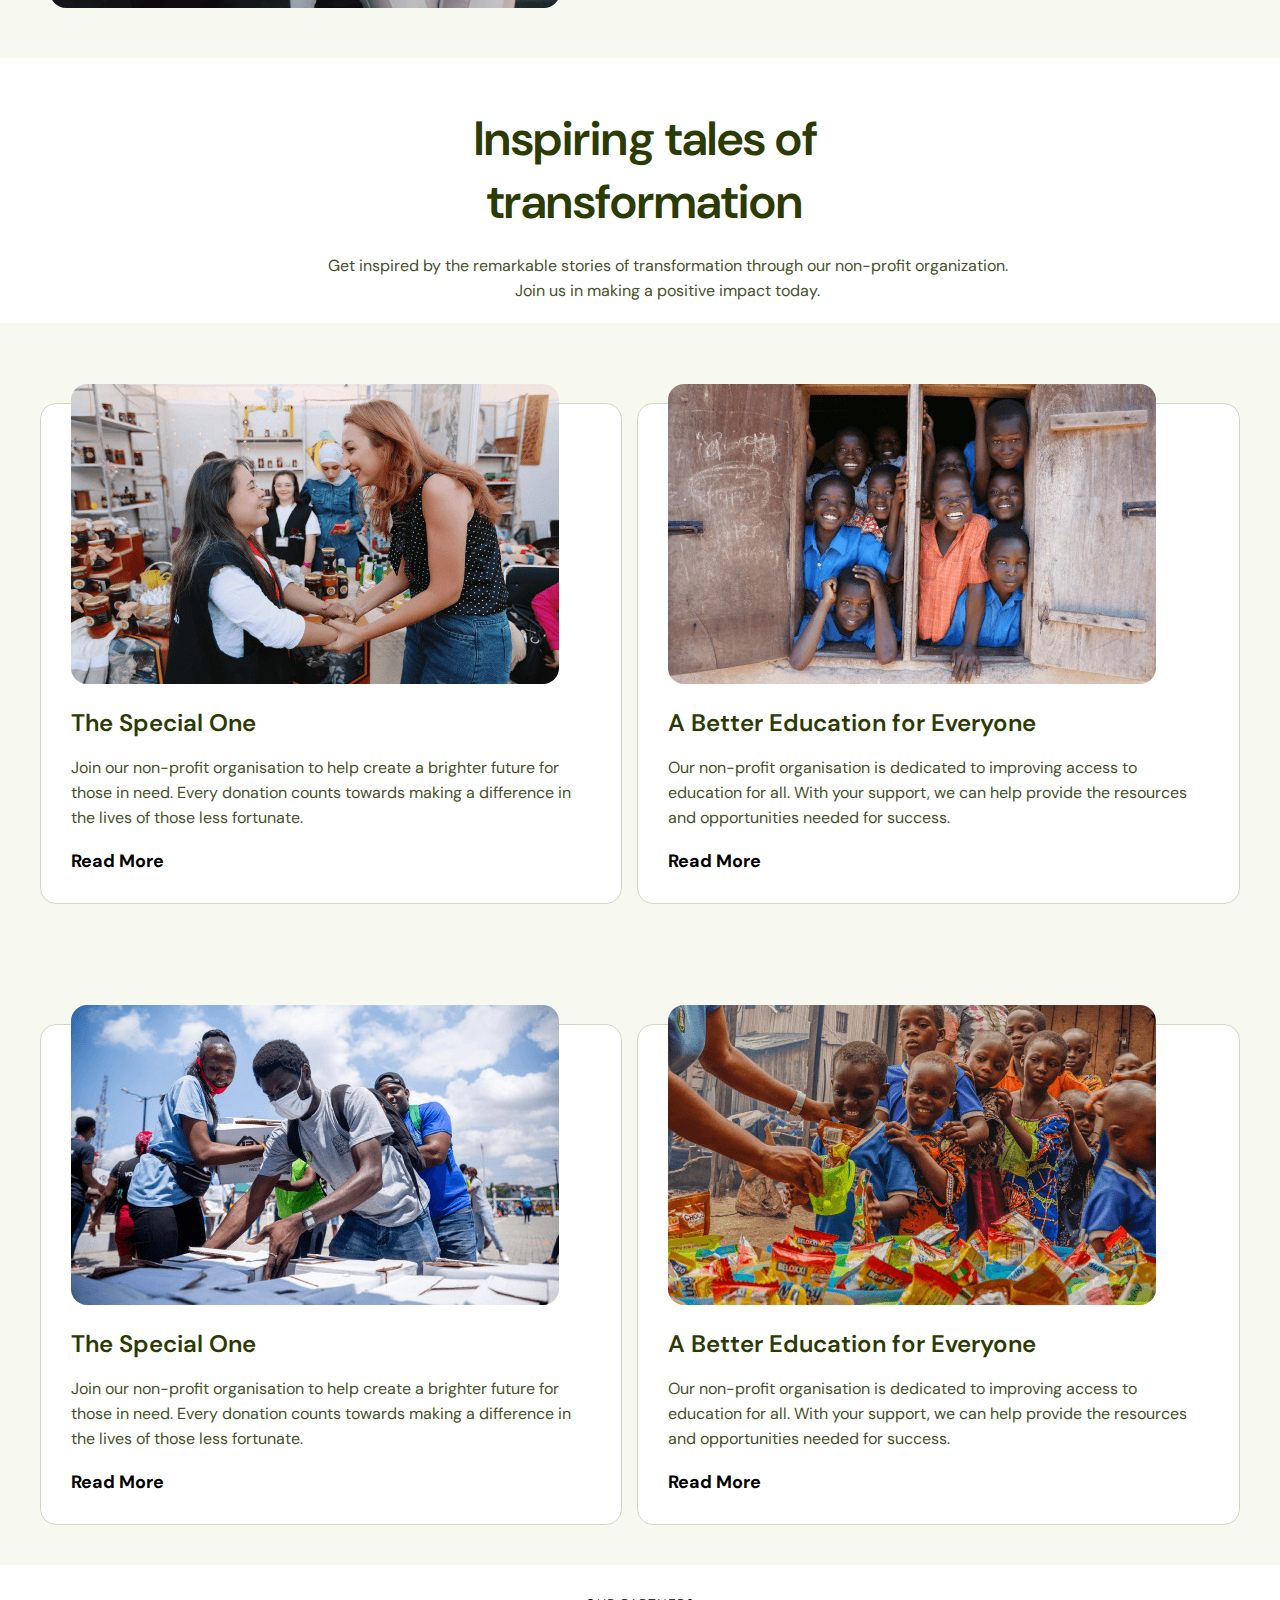
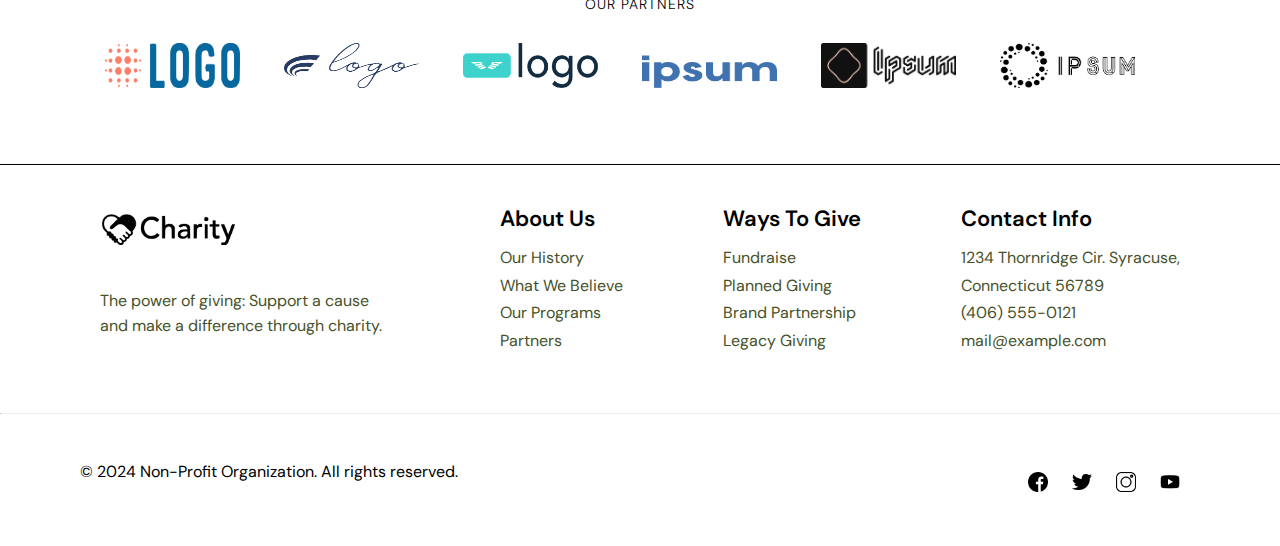
==== commit ba2145d6: "responsive added" ====
--- a/index.html
+++ b/index.html
@@ -49,13 +49,13 @@
           <h5 class="numbers">01.</h5>
           <h5 class="headings">Causes</h5>
           <p>We support education, healthcare, and poverty reduction.</p>
-          <a href="#home">See Proof</a>
+          <a href="#home">See Proof  <img src="./assets/arrow.png" alt="arrow" class="arrow" height="20px" weight="20px"/></a>
         </div>
         <div class="card-02">
           <h5 class="numbers">02.</h5>
           <h5 class="headings">Get involved</h5>
           <p>Volunteer or donate your skills to make a difference.</p>
-          <a href="#home">View Financials</a>
+          <a href="#home">View Financials <img src="./assets/arrow.png" alt="arrow" class="arrow" height="20px" weight="20px"/></a>
         </div>
         <div class="card-03">
           <h5 class="numbers">03.</h5>
@@ -63,7 +63,7 @@
           <p>
             Contribute today and help us change lives and build a better future.
           </p>
-          <a href="#home">Learn More</a>
+          <a href="#home">Learn More <img src="./assets/arrow.png" alt="arrow" class="arrow" height="20px" weight="20px"/></a>
         </div>
       </div>
     </div>
@@ -107,7 +107,7 @@
     </div>
     <div class="impact">
       <div class="impactText">
-        <h3>OUR IMPACT</h3>
+        <h3 >OUR IMPACT</h3>
         <h2>The impact we have made in our community</h2>
       </div>
 
@@ -171,6 +171,84 @@
       </div>
     </div>
 
+    <div class="storiesBlogs-wrapper">
+      <div class="storiesBlogs">
+        <h2>Inspiring tales of transformation</h2>
+        <p>
+          Get inspired by the remarkable stories of transformation through our
+          non-profit organization. Join us in making a positive impact today.
+        </p>
+      </div>
+    </div>
+
+
+    <div class="blogs-wrapper">
+      <div class="two-blogs">
+        <div class="single-blog-01">
+          <img src="../assets/home-06.jpg" alt="blogs_img_01" />
+          <div>
+            <h5 style="font-size: 24px; font-weight: 600; color: #2c3a04">The Special One</h5>
+            <p>
+              Join our non-profit organisation to help create a brighter
+              future for those in need. Every donation counts towards making a
+              difference in the lives of those less fortunate.
+            </p>
+            <a href="#">Read More</a>
+          </div>
+        </div>
+        <div class="single-blog-02">
+          <img src="../assets/home-07.jpg" alt="blogs_img_02" />
+          <div>
+            <h5 style="font-size: 24px; font-weight: 600; color: #2c3a04">A Better Education for Everyone</h5>
+            <p>
+              Our non-profit organisation is dedicated to improving access to
+              education for all. With your support, we can help provide the
+              resources and opportunities needed for success.
+            </p>
+            <a href="#">Read More</a>
+          </div>
+        </div>
+      </div>
+      <div class="two-blogs">
+        <div class="single-blog-01">
+          <img src="../assets/stories-04 (1).jpg" alt="blogs_img_01" />
+          <div>
+            <h5 id="blog_heading" style="font-size: 24px; font-weight: 600; color: #2c3a04">The Special One</h5>
+            <p>
+              Join our non-profit organisation to help create a brighter
+              future for those in need. Every donation counts towards making a
+              difference in the lives of those less fortunate.
+            </p>
+            <a href="#">Read More</a>
+          </div>
+        </div>
+        <div class="single-blog-02">
+          <img src="../assets/stories-05 (1).jpg" alt="blogs_img_02" />
+          <div>
+            <h5 style="font-size: 24px; font-weight: 600; color: #2c3a04">A Better Education for Everyone</h5>
+            <p>
+              Our non-profit organisation is dedicated to improving access to
+              education for all. With your support, we can help provide the
+              resources and opportunities needed for success.
+            </p>
+            <a href="#">Read More</a>
+          </div>
+        </div>
+      </div>
+    </div>
+
+    <div class="partners">
+      <h3 >OUR PARTNERS</h3>
+      <div class="partnerrsImages">
+        <img src="./assets/partner_1.png" alt="partnerImg01" width="135px" height="45px" />
+        <img src="./assets/partner_2.png" alt="partnerImg02" width="135px" height="45px"  />
+        <img src="./assets/partner_3.png" alt="partnerImg03" width="135px" height="45px" />
+        <img src="./assets/partner_4.png" alt="partnerImg04" width="135px" height="45px" />
+        <img src="./assets/partner_5.png" alt="partnerImg05" width="135px" height="45px" />
+        <img src="./assets/partner_6.png" alt="partnerImg06" width="135px" height="45px" />
+      </div>
+    </div>
+
     <footer class="footer-wrapper">
       <div class="footer">
         <div>
@@ -238,7 +316,7 @@
           </ul>
         </div>
       </div>
-      <hr style="color: gray" />
+      <hr style="border-top: rgba(128,137,106,0.35)" />
       <div class="copyrights-part">
         <div>© 2024 Non-Profit Organization. All rights reserved.</div>
         <div class="social-links">
--- a/index.css
+++ b/index.css
@@ -8,6 +8,8 @@
 body {
   font-family: "DM Sans", "sans";
   line-height: 1.3;
+  /* background-color: #f7f9f1; */
+  background-color: white;
 }
 /* Header Styling */
 .header {
@@ -95,6 +97,8 @@
   font-weight: 400;
   margin-bottom: 4rem;
   letter-spacing: 0.3px;
+  line-height: 34px;
+  color: white;
 }
 
 .cta-button {
@@ -140,13 +144,13 @@
 .numbers {
   font-weight: 800;
   font-size: 30px;
-  color: gray;
+  color: #d2d8c0;
   margin-bottom: 9px;
 }
 .headings {
-  font-weight: 800;
-  font-size: 30px;
-  color: black;
+  font-weight: 600;
+  font-size: 24px;
+  color: #2c3a04;
   margin-bottom: 9px;
 }
 .card-01 a {
@@ -183,27 +187,36 @@
   margin-bottom: 8px;
   font-size: 16px;
   font-weight: 400;
+  color: #46512a;
   margin-bottom: 15px;
+  line-height: 25px;
 }
 .card-02 p {
   margin-top: 8px;
   margin-bottom: 8px;
   font-size: 16px;
   font-weight: 400;
+  color: #46512a;
   margin-bottom: 15px;
+  line-height: 25px;
 }
 .card-03 p {
   margin-top: 8px;
   margin-bottom: 8px;
   font-size: 16px;
   font-weight: 400;
+  color: #46512a;
   margin-bottom: 15px;
+  line-height: 25px;
+}
+.cards img {
+  margin: 0px 0px -4px 5px;
 }
 .aboutWrapper {
   display: flex;
   flex-direction: row;
   justify-content: space-between;
-  padding: 50px;
+  padding: 60px;
   background-color: #f7f9f1;
   margin: 100px 1px 0px 1px;
 }
@@ -265,7 +278,7 @@
 .about-text p {
   /* margin: 10px;
   width: 450px; */
-
+  color: #46512a;
   margin: 10px;
   font-size: 16px;
   line-height: 1.6;
@@ -348,6 +361,9 @@
   text-align: center;
   padding: 20px 50px 20px 50px;
 }
+.counter p {
+  color: #2c3a04;
+}
 .donate-card {
   display: flex;
   justify-content: space-between;
@@ -366,6 +382,7 @@
 }
 .donate-card p {
   font-size: 20px;
+  color: white;
 }
 .donate-card button {
   background-color: white;
@@ -390,6 +407,7 @@
   justify-content: space-between;
   padding: 50px;
   margin-bottom: 50px;
+  background-color: #f7f9f1;
 }
 .getInvolve img {
   border-radius: 16px;
@@ -410,6 +428,7 @@
   width: 510px;
   margin-bottom: 20px;
   margin-top: 20px;
+  color: #2c3a04;
 }
 .getInvolve .img-description {
   font-size: 16px;
@@ -417,13 +436,111 @@
   width: 510px;
   line-height: 25px;
   margin-bottom: 20px;
-}
+  color: #46512a;
+}
+
+.storiesBlogs-wrapper {
+  margin-top: 40px;
+  /* background-color: #f7f9f1; */
+}
+.storiesBlogs {
+  margin: auto;
+  width: 50%;
+}
+.storiesBlogs,
+.storiesBlogs p {
+  text-align: center;
+}
+.storiesBlogs h2 {
+  width: 650px;
+  font-size: 48px;
+  font-weight: 600;
+  color: #2c3a04;
+}
+.storiesBlogs p {
+  width: 695px;
+  margin-top: 20px;
+  margin-bottom: 20px;
+}
+.two-blogs {
+  display: flex;
+  justify-content: space-around;
+  /* margin-top: 80px;
+  margin-bottom: 80px; */
+  /* padding-top: 80px; */
+  gap: 15px;
+  padding: 80px 40px 40px 40px;
+  background-color: #f7f9f1;
+}
+.two-blogs h5,
+p {
+  /* width: 447px; */
+  margin-top: 20px;
+  margin-bottom: 20px;
+  color: #46512a;
+  line-height: 25px;
+}
+
+.single-blog-01 img {
+  border-radius: 16px;
+  margin-top: -50px;
+}
+.single-blog-02 img {
+  border-radius: 16px;
+  margin-top: -50px;
+}
+
+.storiesBlogs-wrapper {
+  margin-top: 40px;
+}
+
+.two-blogs a {
+  font-size: 18px;
+  font-weight: 700;
+  text-decoration: none;
+  color: black;
+  margin-top: 20px;
+}
+.single-blog-01 {
+  border: 1px solid #d2d8c0;
+  padding: 30px;
+  border-radius: 16px;
+  background-color: white;
+}
+.single-blog-02 {
+  border: 1px solid #d2d8c0;
+  padding: 30px;
+  border-radius: 16px;
+  background-color: white;
+}
+
+.partners {
+  border-bottom: 1px solid black;
+}
+.partners h3 {
+  margin: 0 auto;
+  font-size: 14px !important;
+  letter-spacing: 1px;
+  font-weight: 300;
+  text-align: center;
+  padding-top: 30px;
+}
+.partners div {
+  text-align: center;
+  margin-top: 30px;
+  margin-bottom: 70px;
+}
+.partners img {
+  margin-right: 40px;
+}
+
 /* FOOTER */
 .footer {
   display: flex;
   justify-content: space-evenly;
   margin-bottom: 3em;
   margin-top: 40px;
+  background-color: white;
 }
 .footer img {
   height: 40px;
@@ -437,6 +554,7 @@
   width: 300px;
   color: #46512a;
   margin-top: 30px;
+  line-height: 25px;
 }
 .footer li {
   text-decoration: none;
@@ -463,12 +581,33 @@
   /* gap: 24px; */
 }
 
-
-
-
-
-
 /* Responsive Design */
+@media (min-width: 1600px) {
+  .cards {
+    justify-content: center;
+    width: fit-content;
+    margin: -40px auto;
+  }
+  .aboutWrapper {
+    justify-content: center;
+  }
+  .impact {
+    justify-content: center;
+  }
+  .counter {
+    justify-content: center;
+  }
+  .donate-card {
+    justify-content: center;
+    width: fit-content;
+    margin: 0 auto;
+  }
+  .getInvolve {
+    justify-content: center;
+    width: fit-content;
+    margin: 0 auto;
+  }
+}
 
 @media (max-width: 1200px) {
   .cards {
@@ -637,6 +776,37 @@
     text-align: center;
     line-height: 25px;
   }
+
+  .storiesBlogs h2 {
+    width: fit-content;
+    font-size: 40px;
+    font-weight: 600;
+    color: #2c3a04;
+  }
+  .storiesBlogs p {
+    width: fit-content;
+    margin-top: 20px;
+    margin-bottom: 20px;
+  }
+  .two-blogs {
+    display: flex;
+    flex-direction: column;
+    margin-top: 80px;
+    margin-bottom: 80px;
+    padding: 40px;
+    gap: 13px;
+  }
+  #blog_heading {
+    font-size: 24px !important;
+    font-weight: 600 !important;
+  }
+  .single-blog-01 img {
+    width: fit-content;
+  }
+  .single-blog-02 img {
+    width: 400px;
+  }
+
   .footer {
     justify-content: space-around; /* Adjust spacing for medium screens */
   }
@@ -675,6 +845,8 @@
 
   .donate-btn {
     margin: 10px auto 0;
+    padding: 10px 10px;
+    font-size: 13px;
   }
   .hero-content h1 {
     font-size: 50px;
@@ -905,6 +1077,32 @@
     text-align: center;
     line-height: 25px;
   }
+
+  .storiesBlogs h2 {
+    width: fit-content;
+    font-size: 40px;
+    font-weight: 600;
+    color: #2c3a04;
+  }
+  .storiesBlogs p {
+    width: fit-content;
+    margin-top: 20px;
+    margin-bottom: 20px;
+  }
+
+  .two-blogs {
+    display: flex;
+    flex-direction: column;
+    margin-top: 80px;
+    margin-bottom: 80px;
+    padding: 40px;
+    gap: 13px;
+  }
+
+  .single-blog-02 img {
+    width: 400px;
+  }
+
   .footer {
     flex-direction: column; /* Stack content vertically */
     align-items: center;
@@ -924,6 +1122,10 @@
 }
 
 @media (max-width: 500px) {
+  .donate-btn {
+    padding: 10px 10px;
+    font-size: 13px;
+  }
   .hero-content h1 {
     font-size: 1.8rem;
   }
@@ -1108,6 +1310,34 @@
     text-align: center;
     line-height: 25px;
   }
+  .storiesBlogs {
+    margin: auto;
+  }
+  .storiesBlogs h2 {
+    width: fit-content;
+    font-size: 35px;
+    font-weight: 600;
+    color: #2c3a04;
+  }
+  .storiesBlogs p {
+    width: fit-content;
+    margin-top: 20px;
+    margin-bottom: 20px;
+  }
+  .two-blogs {
+    display: flex;
+    flex-direction: column;
+    margin-top: 80px;
+    margin-bottom: 80px;
+    padding: 40px;
+  }
+  .single-blog-01 img {
+    width: -webkit-fill-available;
+  }
+  .single-blog-02 img {
+    width: -webkit-fill-available;
+  }
+
   .footer {
     margin-top: 20px;
     margin-bottom: 2em;
